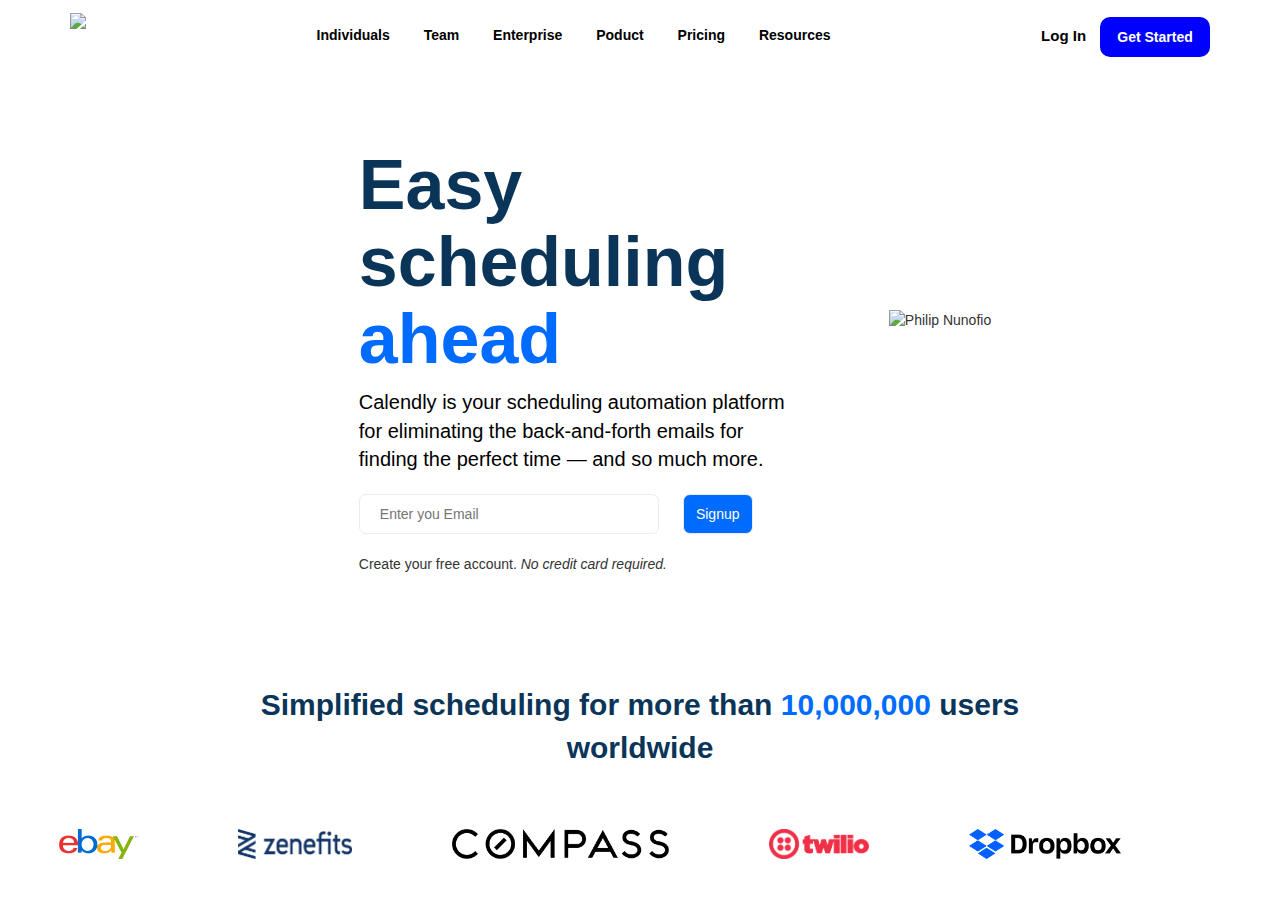
==== index.html @ d27fc98b "My first commit" ====
<!DOCTYPE html>
<html>
<head>
	<meta charset="utf-8">
	<meta name="viewport" content="width=device-width, initial-scale=1.0">
	<title>Calendly Website</title>
	<link rel="stylesheet" type="text/css" href="css/bootstrap.css">
	<link rel="stylesheet" type="text/css" href="css/style.css">

</head>
<body>
	<div class="container">
		<header>
			<nav class="okay">
				<div>
					<img class="logo" src="img/Calendlylogo.png">
				</div>
				<div class="nav1">
					<ul class="">
						<li><a href="#">Individuals</a></li>
						<li><a href="#">Team</a></li>
						<li><a href="#">Enterprise</a></li>
						<li><a href="#">Poduct</a></li>
						<li><a href="#">Pricing</a></li>
						<li><a href="#">Resources</a></li>
					</ul>
				</div>
				<div class="lastnav">
					<a class="log" href="#">Log In</a>
					<button class="btn">Get Started</button>
				</div>

			</nav>
		</header>
	</div>

	<div class="container-fluid hero">
		<div class="box1">
			<h1 class="easytext">Easy<br>scheduling <br><span style="color: rgb(0, 107, 255);">ahead</span></h1>
			<p style="color: black; font-size: 20px; margin-bottom: 20px;">Calendly is your scheduling automation platform<br> for eliminating the back-and-forth emails for<br> finding the perfect time — and so much more.</p>
			<input class="signup-button" type="text" name="Enter your Email" placeholder="Enter you Email">
			<button style="margin-bottom: 20px;" class="signup">Signup</button>
			<p>Create your free account. <em>No credit card required.</em></p>
		</div>
		<div>
			<img class="img-responsive mypic" src="img/mypic.png" alt="Philip Nunofio">
		</div>
	</div>

	<div class="worldwidebox">
		<p>Simplified scheduling for more than<span style="color: rgb(0, 107, 255)"> 10,000,000</span> users <br>worldwide</p>
	</div>

	<div class="logobox">
		<img class="insidelogo" src="img/ebay.png" alt="ebay logo">
		<img class="insidelogo" src="img/zenefit.png" alt="zenefit Logo">
		<img class="insidelogo" src="img/compass.png" alt="Compass Logo">
		<img class="insidelogo" src="img/twilio.png" alt="Twilio Logo">
		<img class="insidelogo" src="img/dropbox.png" alt="Dropbox Logo">
	</div>
	




	<script type="text/javascript" src="js/jquery-3.6.1.min.js"></script>
	<script type="text/javascript" src="js/bootstrap.min.js"></script>
</body>
</html>
---- css/style.css ----
body {
	margin: 0px;
	padding: 0px;
	box-sizing: border-box;
/*	background-color: black;*/

}
.okay {
	background-color: whitsmoke;
	display: flex;
	justify-content: space-between;
	margin-top: 10px;

}
.logo {
	cursor: pointer;
	height: 50px
}


.nav1 ul li{
	display: inline-block;
	font-weight: bold;
	padding-left: 30px;
	padding-top: 15px;
}
.nav1 ul{
	margin-right: 50px;
}
.nav1 ul li a {
	text-decoration: none;
	color: black;
}
.nav1 ul li a:hover{
	color: blue;
}
.lastnav {
	padding-top: 7px;
}
.log {
	padding-right: 10px;
	font-weight: bold;
	color: black;
	font-size: 15px;

}
.log:hover{
	text-decoration: none;
	color: blue;
}
.btn {
	background-color: blue;
	color: white;
	font-weight: bold;
	font-size: 15rpx;
	width: 110px;
	height: 40px;
	border-radius: 10px;
}
.btn:hover {
	background-color: limegreen;
	color: yellow;
	transform: translate(20px);
}
.logo:hover {
	transform: translate(10px);
}
.hero{
/*	background-color: grey;*/
	max-height: 600px;
	display: flex;
	justify-content: center;
	align-items: center;
}

.box1 {
	width: 600px;
/*	background-color: whitesmoke;*/
	min-height: 500px;
	padding-left: 70px;
	padding-top: 70px;
}
.easytext {
	font-weight: bold;
	font-size: 70px;

	color: rgb(11, 53, 88);
}
.mypic {
	max-height: 500px;
}
.mypic:hover{
	transform: scale(1.1);
	transition: ease 0.6s;
}
.insidelogo:hover{
	transform: scale(1.1);
	transition: ease 0.1s;
}
.signup-button{
	border: 1px solid rgb(231, 237, 246);
	height: 40px;
	width: 300px;
	border-radius: 7px;
	padding-left: 20px;
}
.signup {
	border: 1px solid rgb(231, 237, 246);
	height: 40px;
	width: 70px;
	border-radius: 7px;
	background-color: rgb(0, 107, 255);
	color: white;
	margin-left: 20px;
}
.signup:hover{
	transform: scale(1.1);
	transition: ease 0.1s;
}
.worldwidebox p{
	text-align: center;
	margin-top: 100px;
	font-weight: bold;
	font-size: 30px;
	color: rgb(11, 53, 88);
}
.logobox{
	display: flex;
	justify-content: center;
	align-items: center;

}
.logobox img {
	height: 30px;
	margin-right: 100px;
	margin-top: 50px;
	margin-bottom: 40px;
}
@media screen and (min-width: 480px) {
	body {
/*	  background-color: lightgreen;*/
	}
  }
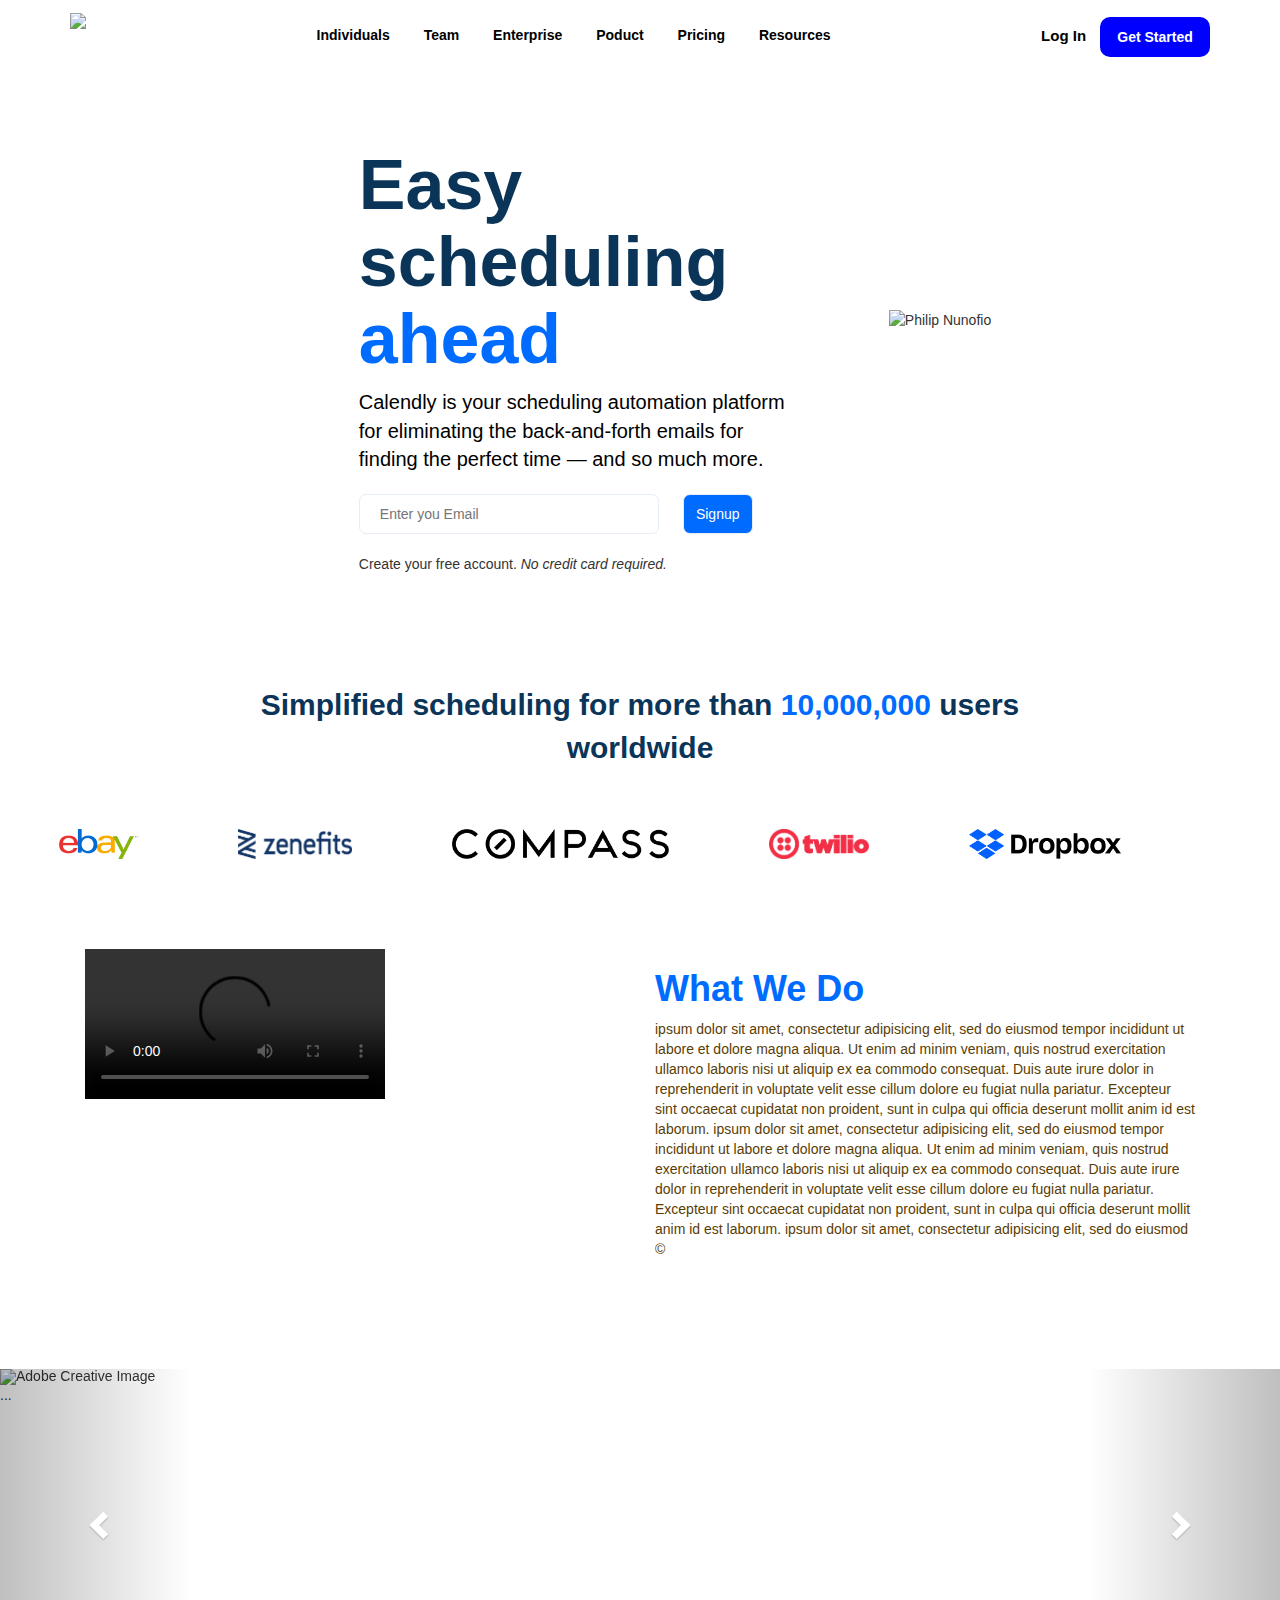
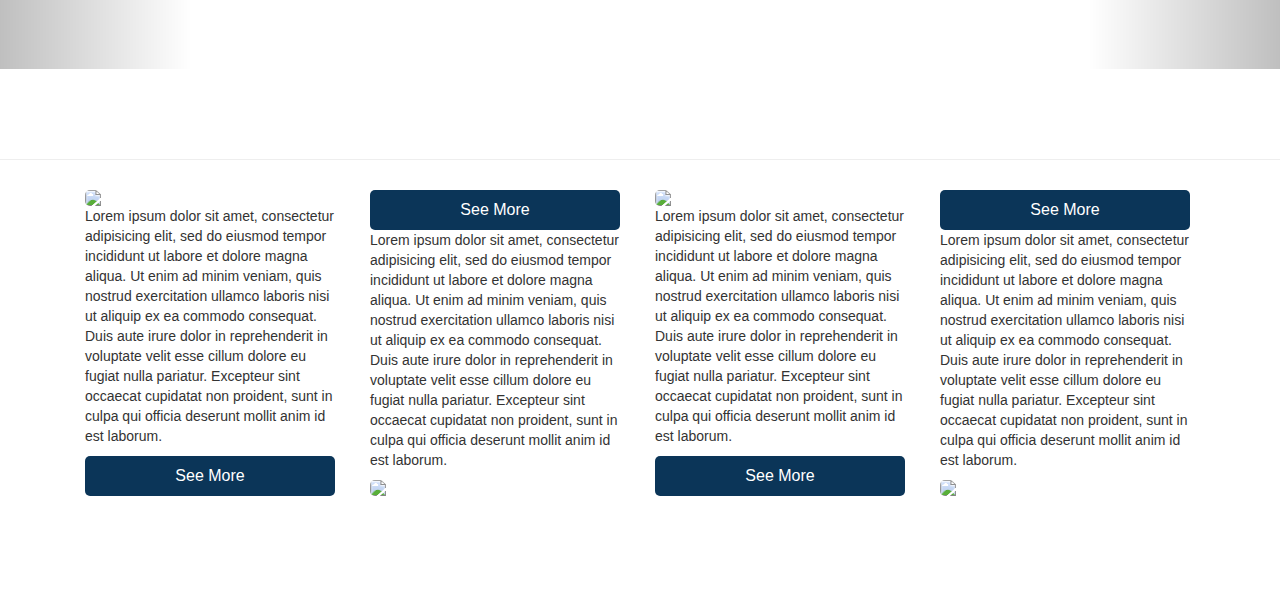
==== commit b3541f87: "Addedn courasel and other css and tags" ====
--- a/index.html
+++ b/index.html
@@ -6,19 +6,20 @@
 	<title>Calendly Website</title>
 	<link rel="stylesheet" type="text/css" href="css/bootstrap.css">
 	<link rel="stylesheet" type="text/css" href="css/style.css">
+	<link rel="stylesheet" href="https://cdnjs.cloudflare.com/ajax/libs/font-awesome/6.2.1/css/all.min.css" integrity="sha512-MV7K8+y+gLIBoVD59lQIYicR65iaqukzvf/nwasF0nqhPay5w/9lJmVM2hMDcnK1OnMGCdVK+iQrJ7lzPJQd1w==" crossorigin="anonymous" referrerpolicy="no-referrer" />
 
 </head>
 <body>
-	<div class="container">
+	<div class="container fixed">
 		<header>
 			<nav class="okay">
 				<div>
-					<img class="logo" src="img/Calendlylogo.png">
+					<a href="index.html"><img class="logo" src="img/Calendlylogo.png"></a>
 				</div>
 				<div class="nav1">
 					<ul class="">
-						<li><a href="#">Individuals</a></li>
-						<li><a href="#">Team</a></li>
+						<li><a href="individual.html">Individuals</a></li>
+						<li><a href="teams.html">Team</a></li>
 						<li><a href="#">Enterprise</a></li>
 						<li><a href="#">Poduct</a></li>
 						<li><a href="#">Pricing</a></li>
@@ -58,12 +59,122 @@
 		<img class="insidelogo" src="img/twilio.png" alt="Twilio Logo">
 		<img class="insidelogo" src="img/dropbox.png" alt="Dropbox Logo">
 	</div>
-	
+	<div class="container collayout">
+		<div class="col-md-6" img-responsive><video class="layout-video" style="position: center;" loop autoplay controls src="video/layout.mp4"></video></div>
+		<div class="col-md-6">
+			<h1 style="color: rgb(0, 107, 255); font-weight: bolder;">What We Do</h1>
+			<p style="color: #593d04; font-weight: normal;">ipsum dolor sit amet, consectetur adipisicing elit, sed do eiusmod
+				tempor incididunt ut labore et dolore magna aliqua. Ut enim ad minim veniam,
+				quis nostrud exercitation ullamco laboris nisi ut aliquip ex ea commodo
+				consequat. Duis aute irure dolor in reprehenderit in voluptate velit esse
+				cillum dolore eu fugiat nulla pariatur. Excepteur sint occaecat cupidatat non
+				proident, sunt in culpa qui officia deserunt mollit anim id est laborum.
+				ipsum dolor sit amet, consectetur adipisicing elit, sed do eiusmod
+				tempor incididunt ut labore et dolore magna aliqua. Ut enim ad minim veniam,
+				quis nostrud exercitation ullamco laboris nisi ut aliquip ex ea commodo
+				consequat. Duis aute irure dolor in reprehenderit in voluptate velit esse
+				cillum dolore eu fugiat nulla pariatur. Excepteur sint occaecat cupidatat non
+				proident, sunt in culpa qui officia deserunt mollit anim id est laborum.
+				ipsum dolor sit amet, consectetur adipisicing elit, sed do eiusmod &copy
+			</p></div>
+
+		</div>
+		<div id="carousel-example-generic" class="carousel slide" data-ride="carousel">
+			<!-- Indicators -->
+			<ol class="carousel-indicators">
+				<li data-target="#carousel-example-generic" data-slide-to="0" class="active"></li>
+				<li data-target="#carousel-example-generic" data-slide-to="1"></li>
+				<li data-target="#carousel-example-generic" data-slide-to="2"></li>
+				<li data-target="#carousel-example-generic" data-slide-to="3"></li>
+			</ol>
+
+			<!-- Wrapper for slides -->
+			<div class="carousel-inner sell-height img-responsive" role="listbox">
+				<div class="item active">
+					<img class="img-responsive" src="images/adobe creative.jpg" alt="Adobe Creative Image">
+					<div class="carousel-caption">
+						...
+					</div>
+				</div>
+
+				<div class="item">
+					<img class="img-responsive" src="images/css.jpg" alt="CSS">
+					<div class="carousel-caption">
+						Thank God It's Sunday
+					</div>
+				</div>
+				<div class="item">
+					<img class="img-responsive" src="images/cameralens.jpg" alt="cameralens">
+					<div class="carousel-caption">
+						...
+					</div>
+				</div>
+				...
+				<div class="item">
+					<img class="img-responsive" src="images/wacom.jpg" alt="Wacom">
+					<div class="carousel-caption">
+						<h1>Advanced Slutions Ghana</h1>
+					</div>
+				</div>
+			</div>
+
+			<!-- Controls -->
+			<a class="left carousel-control" href="#carousel-example-generic" role="button" data-slide="prev">
+				<span class="glyphicon glyphicon-chevron-left" aria-hidden="true"></span>
+				<span class="sr-only">Previous</span>
+			</a>
+			<a class="right carousel-control" href="#carousel-example-generic" role="button" data-slide="next">
+				<span class="glyphicon glyphicon-chevron-right" aria-hidden="true"></span>
+				<span class="sr-only">Next</span>
+			</a>
+		</div>
+		<hr>
+		<div class="container fourbox">
+			<div class="col-md-3 col-sm-3">
+				<img style="border-radius: 5px;" class="img-responsive imghover" src="images/spyweb.jpg">
+				<p>Lorem ipsum dolor sit amet, consectetur adipisicing elit, sed do eiusmod
+				tempor incididunt ut labore et dolore magna aliqua. Ut enim ad minim veniam,
+				quis nostrud exercitation ullamco laboris nisi ut aliquip ex ea commodo
+				consequat. Duis aute irure dolor in reprehenderit in voluptate velit esse
+				cillum dolore eu fugiat nulla pariatur. Excepteur sint occaecat cupidatat non
+				proident, sunt in culpa qui officia deserunt mollit anim id est laborum.</p>
+				<button id="buttom-tag">See More</button>
+			</div>
+			<div class="col-md-3 col-sm-3">
+				<button id="buttom-tag">See More</button>
+				<p>Lorem ipsum dolor sit amet, consectetur adipisicing elit, sed do eiusmod
+				tempor incididunt ut labore et dolore magna aliqua. Ut enim ad minim veniam,
+				quis nostrud exercitation ullamco laboris nisi ut aliquip ex ea commodo
+				consequat. Duis aute irure dolor in reprehenderit in voluptate velit esse
+				cillum dolore eu fugiat nulla pariatur. Excepteur sint occaecat cupidatat non
+				proident, sunt in culpa qui officia deserunt mollit anim id est laborum.</p>
+				<img style="border-radius: 5px;" class="img-responsive imghover" src="images/camera.jpg">
+			</div>
+			<div class="col-md-3 col-sm-3">
+				<img style="border-radius: 5px;" class="img-responsive imghover" src="images/graphicdesign.jpg">
+				<p>Lorem ipsum dolor sit amet, consectetur adipisicing elit, sed do eiusmod
+				tempor incididunt ut labore et dolore magna aliqua. Ut enim ad minim veniam,
+				quis nostrud exercitation ullamco laboris nisi ut aliquip ex ea commodo
+				consequat. Duis aute irure dolor in reprehenderit in voluptate velit esse
+				cillum dolore eu fugiat nulla pariatur. Excepteur sint occaecat cupidatat non
+				proident, sunt in culpa qui officia deserunt mollit anim id est laborum.</p>
+				<button id="buttom-tag">See More</button>
+			</div>
+			<div class="col-md-3 col-sm-3">
+				<button id="buttom-tag">See More</button>
+				<p>Lorem ipsum dolor sit amet, consectetur adipisicing elit, sed do eiusmod
+				tempor incididunt ut labore et dolore magna aliqua. Ut enim ad minim veniam,
+				quis nostrud exercitation ullamco laboris nisi ut aliquip ex ea commodo
+				consequat. Duis aute irure dolor in reprehenderit in voluptate velit esse
+				cillum dolore eu fugiat nulla pariatur. Excepteur sint occaecat cupidatat non
+				proident, sunt in culpa qui officia deserunt mollit anim id est laborum.</p>
+				<img style="border-radius: 5px;" class="img-responsive imghover" src="images/photoshop.jpg">
+			</div>
+
+		</div>
 
 
-
-
-	<script type="text/javascript" src="js/jquery-3.6.1.min.js"></script>
-	<script type="text/javascript" src="js/bootstrap.min.js"></script>
-</body>
-</html>+		<script type="text/javascript" src="js/jquery-3.6.1.min.js"></script>
+		<script type="text/javascript" src="js/bootstrap.min.js"></script>
+	</body>
+	</html>--- a/css/style.css
+++ b/css/style.css
@@ -117,12 +117,22 @@
 	transform: scale(1.1);
 	transition: ease 0.1s;
 }
+.imghover:hover{
+	transform: scale(1.1);
+	transition: ease 0.1s;
+}
+
 .worldwidebox p{
 	text-align: center;
 	margin-top: 100px;
 	font-weight: bold;
 	font-size: 30px;
 	color: rgb(11, 53, 88);
+}
+.navicons {
+	margin-right: 5px;
+	color: blue;
+	font-size: 14px;
 }
 .logobox{
 	display: flex;
@@ -136,6 +146,41 @@
 	margin-top: 50px;
 	margin-bottom: 40px;
 }
+
+.layout-video{
+	max-height: 300px;
+/*	margin-left: 400px;*/
+}
+.collayout{
+	margin-bottom: 100px;
+	margin-top: 50px;
+}
+.sell-height{
+	height: 300px;
+	margin-bottom: 90px;
+}
+.fourbox {
+	margin-bottom: 100px;
+	margin-top: 30px;
+/*	background-color: gray;*/
+}
+
+#buttom-tag{
+	background-color: rgb(11, 53, 88);
+	border: none;
+	border-radius: 5px;
+	min-height: 40px;
+	min-width: 250px;
+	color: white;
+	text-align: center;
+	font-size: 16px;
+}
+/*.back{*/
+	background-color: gray;
+}
+
+
+
 @media screen and (min-width: 480px) {
 	body {
 /*	  background-color: lightgreen;*/
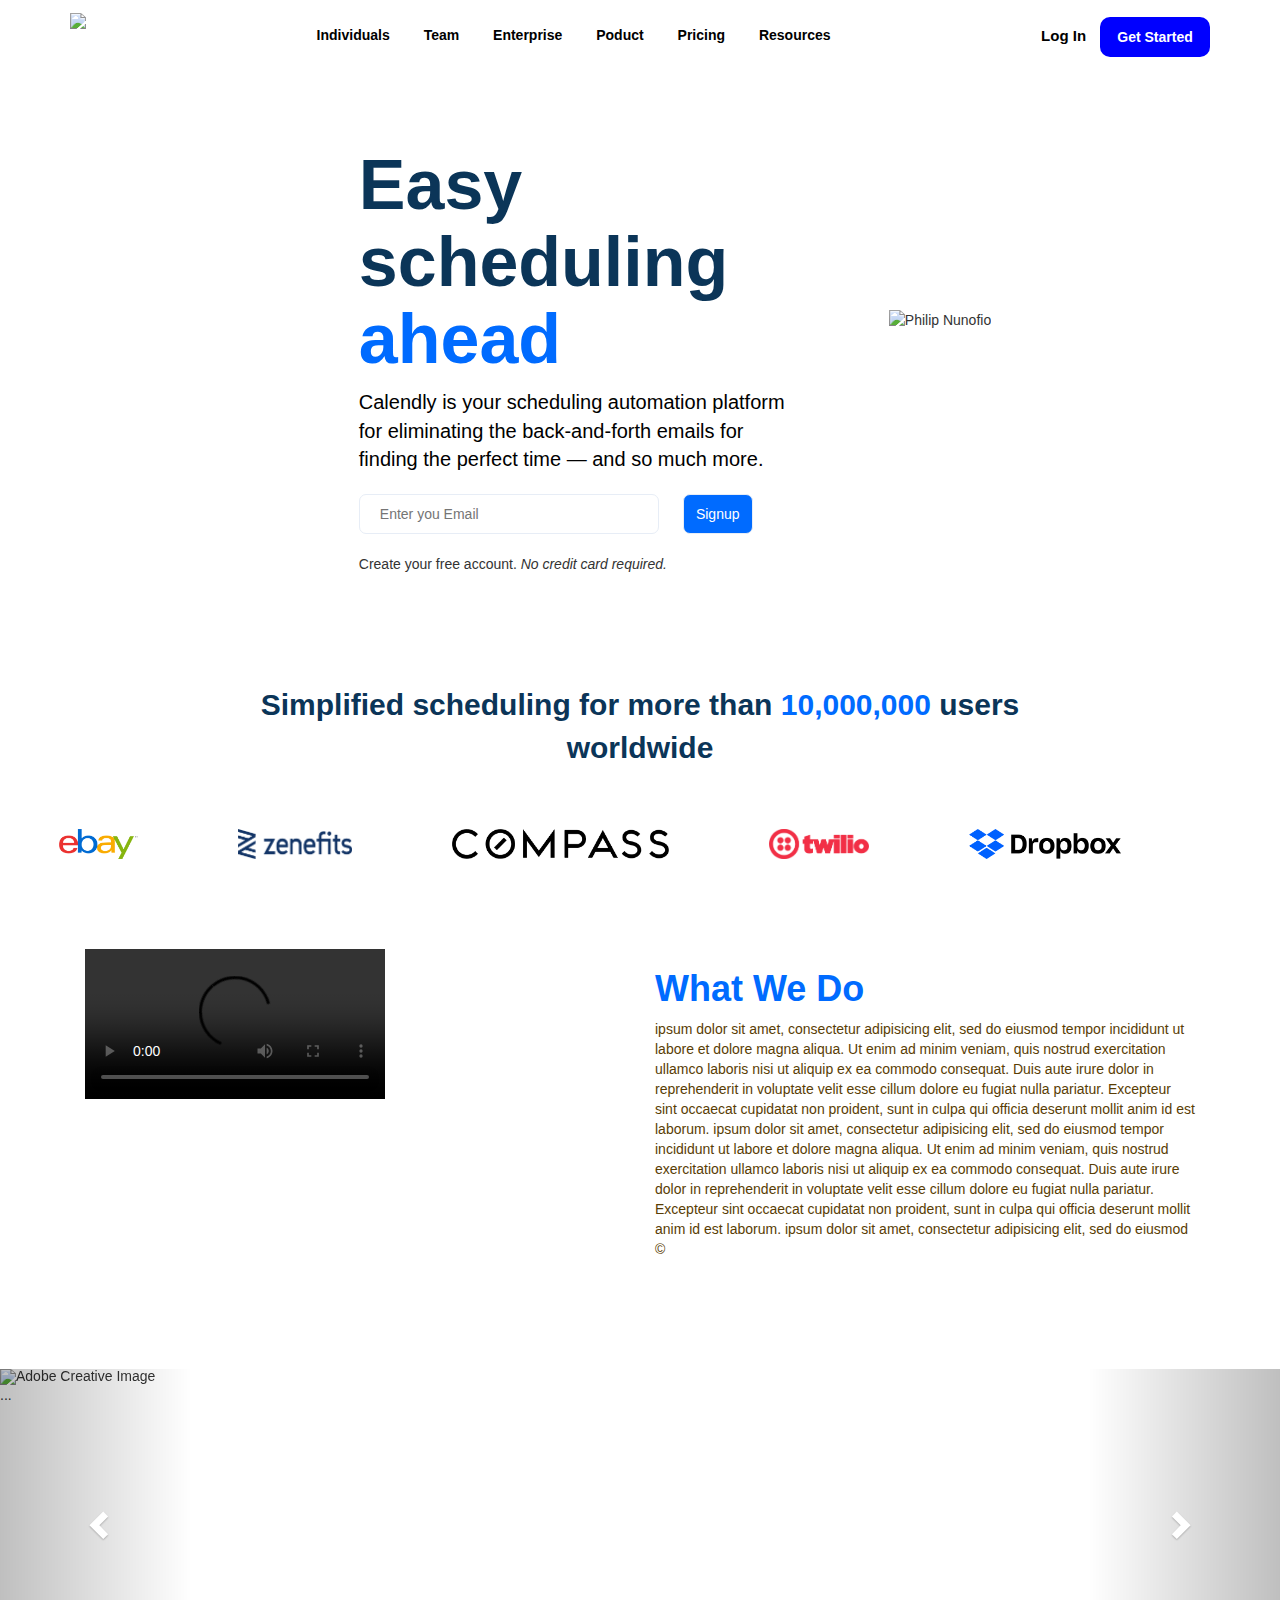
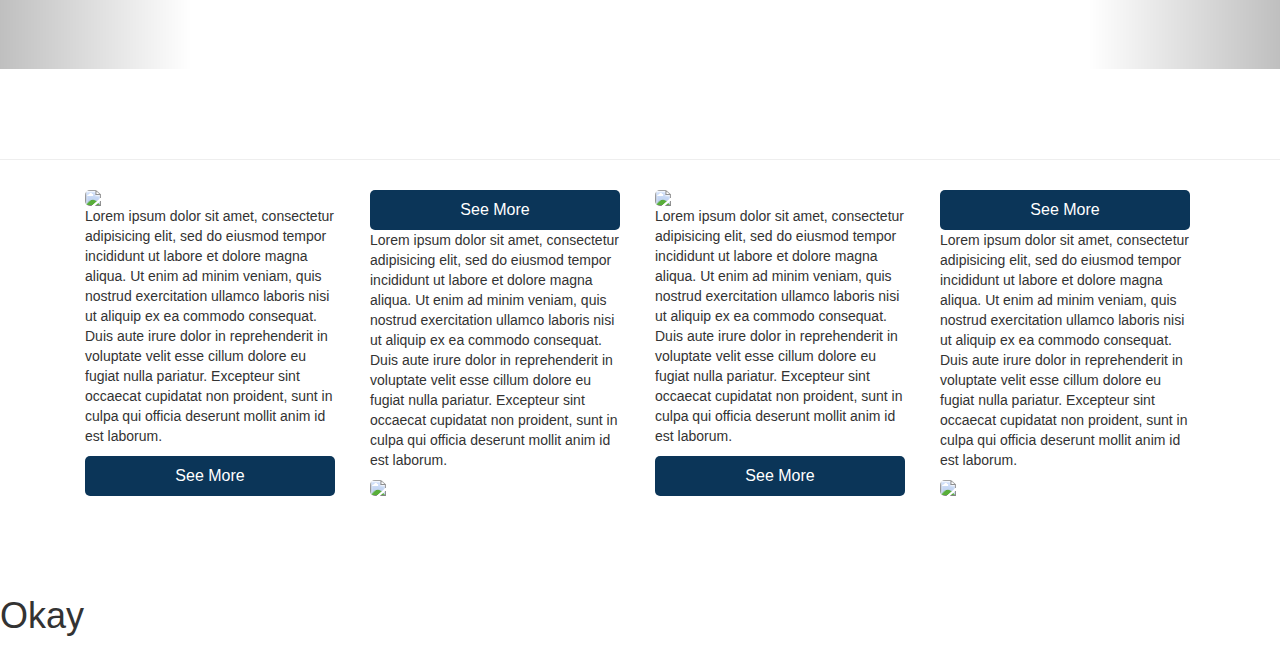
==== commit b4834502: "added an H1 Tag" ====
--- a/index.html
+++ b/index.html
@@ -172,6 +172,7 @@
 			</div>
 
 		</div>
+		<h1>Okay</h1>
 
 
 		<script type="text/javascript" src="js/jquery-3.6.1.min.js"></script>
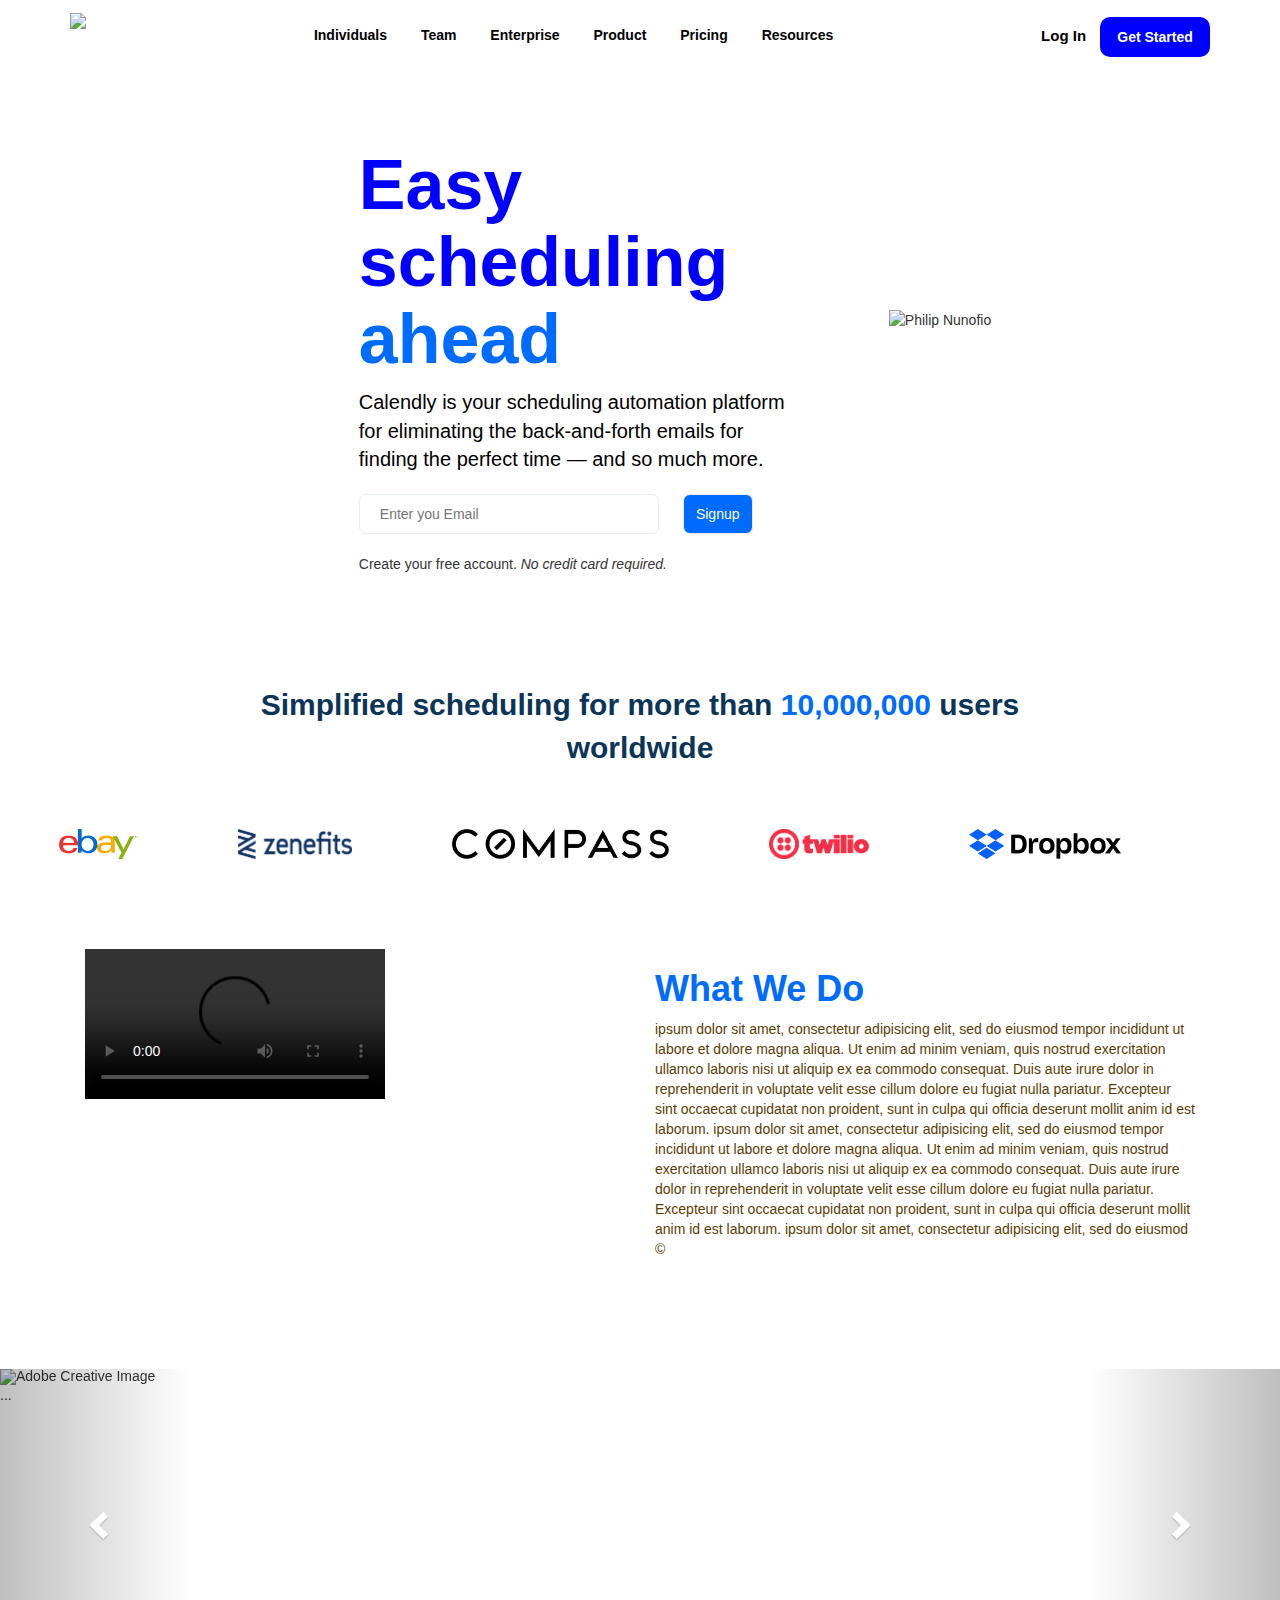
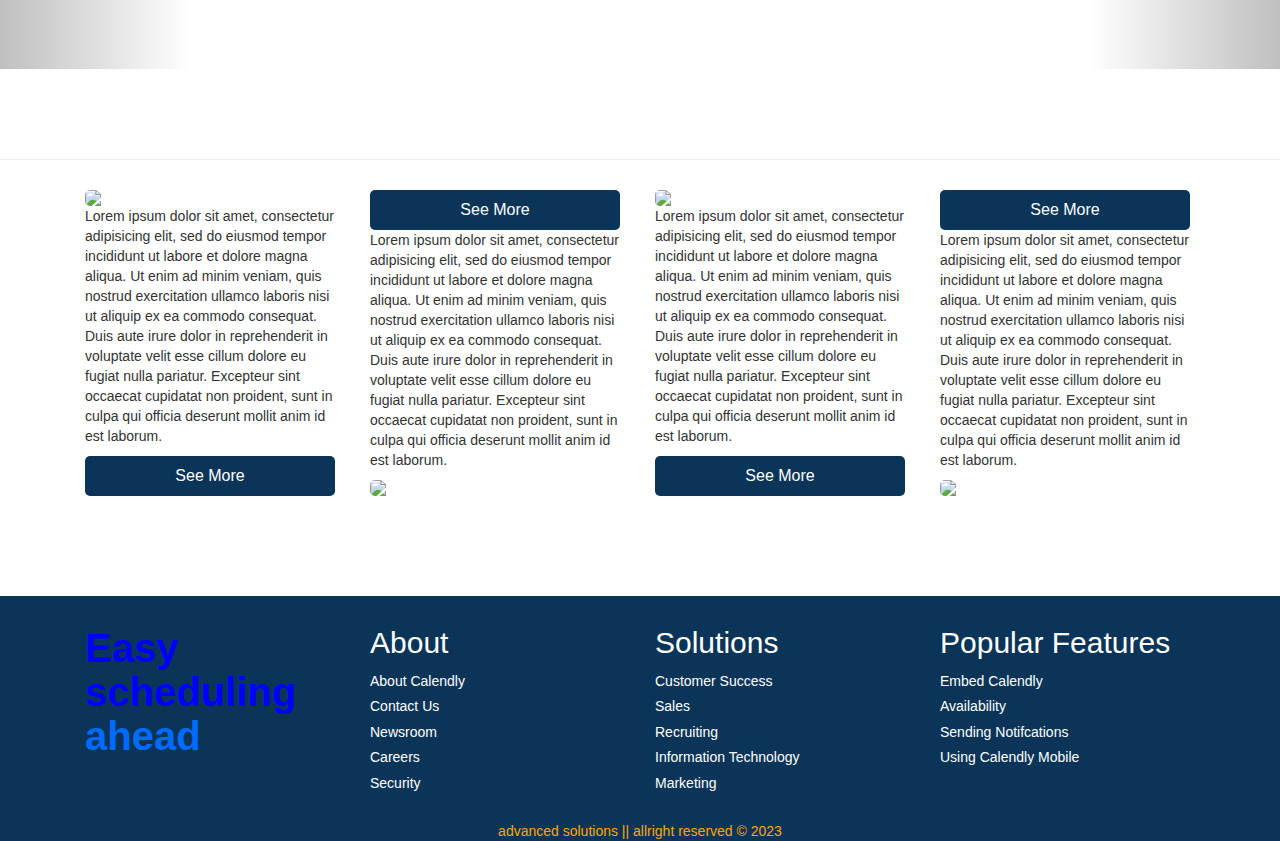
==== commit 574e1fb8: "We added some navigation pages" ====
--- a/index.html
+++ b/index.html
@@ -20,10 +20,10 @@
 					<ul class="">
 						<li><a href="individual.html">Individuals</a></li>
 						<li><a href="teams.html">Team</a></li>
-						<li><a href="#">Enterprise</a></li>
-						<li><a href="#">Poduct</a></li>
-						<li><a href="#">Pricing</a></li>
-						<li><a href="#">Resources</a></li>
+						<li><a href="enterprise.html">Enterprise</a></li>
+						<li><a href="product.html">Product</a></li>
+						<li><a href="pricing.html">Pricing</a></li>
+						<li><a href="resources.html">Resources</a></li>
 					</ul>
 				</div>
 				<div class="lastnav">
@@ -133,46 +133,86 @@
 			<div class="col-md-3 col-sm-3">
 				<img style="border-radius: 5px;" class="img-responsive imghover" src="images/spyweb.jpg">
 				<p>Lorem ipsum dolor sit amet, consectetur adipisicing elit, sed do eiusmod
-				tempor incididunt ut labore et dolore magna aliqua. Ut enim ad minim veniam,
-				quis nostrud exercitation ullamco laboris nisi ut aliquip ex ea commodo
-				consequat. Duis aute irure dolor in reprehenderit in voluptate velit esse
-				cillum dolore eu fugiat nulla pariatur. Excepteur sint occaecat cupidatat non
-				proident, sunt in culpa qui officia deserunt mollit anim id est laborum.</p>
-				<button id="buttom-tag">See More</button>
-			</div>
-			<div class="col-md-3 col-sm-3">
-				<button id="buttom-tag">See More</button>
-				<p>Lorem ipsum dolor sit amet, consectetur adipisicing elit, sed do eiusmod
-				tempor incididunt ut labore et dolore magna aliqua. Ut enim ad minim veniam,
-				quis nostrud exercitation ullamco laboris nisi ut aliquip ex ea commodo
-				consequat. Duis aute irure dolor in reprehenderit in voluptate velit esse
-				cillum dolore eu fugiat nulla pariatur. Excepteur sint occaecat cupidatat non
+					tempor incididunt ut labore et dolore magna aliqua. Ut enim ad minim veniam,
+					quis nostrud exercitation ullamco laboris nisi ut aliquip ex ea commodo
+					consequat. Duis aute irure dolor in reprehenderit in voluptate velit esse
+					cillum dolore eu fugiat nulla pariatur. Excepteur sint occaecat cupidatat non
+				proident, sunt in culpa qui officia deserunt mollit anim id est laborum.</p>
+				<button id="buttom-tag">See More</button>
+			</div>
+			<div class="col-md-3 col-sm-3">
+				<button id="buttom-tag">See More</button>
+				<p>Lorem ipsum dolor sit amet, consectetur adipisicing elit, sed do eiusmod
+					tempor incididunt ut labore et dolore magna aliqua. Ut enim ad minim veniam,
+					quis nostrud exercitation ullamco laboris nisi ut aliquip ex ea commodo
+					consequat. Duis aute irure dolor in reprehenderit in voluptate velit esse
+					cillum dolore eu fugiat nulla pariatur. Excepteur sint occaecat cupidatat non
 				proident, sunt in culpa qui officia deserunt mollit anim id est laborum.</p>
 				<img style="border-radius: 5px;" class="img-responsive imghover" src="images/camera.jpg">
 			</div>
 			<div class="col-md-3 col-sm-3">
 				<img style="border-radius: 5px;" class="img-responsive imghover" src="images/graphicdesign.jpg">
 				<p>Lorem ipsum dolor sit amet, consectetur adipisicing elit, sed do eiusmod
-				tempor incididunt ut labore et dolore magna aliqua. Ut enim ad minim veniam,
-				quis nostrud exercitation ullamco laboris nisi ut aliquip ex ea commodo
-				consequat. Duis aute irure dolor in reprehenderit in voluptate velit esse
-				cillum dolore eu fugiat nulla pariatur. Excepteur sint occaecat cupidatat non
-				proident, sunt in culpa qui officia deserunt mollit anim id est laborum.</p>
-				<button id="buttom-tag">See More</button>
-			</div>
-			<div class="col-md-3 col-sm-3">
-				<button id="buttom-tag">See More</button>
-				<p>Lorem ipsum dolor sit amet, consectetur adipisicing elit, sed do eiusmod
-				tempor incididunt ut labore et dolore magna aliqua. Ut enim ad minim veniam,
-				quis nostrud exercitation ullamco laboris nisi ut aliquip ex ea commodo
-				consequat. Duis aute irure dolor in reprehenderit in voluptate velit esse
-				cillum dolore eu fugiat nulla pariatur. Excepteur sint occaecat cupidatat non
+					tempor incididunt ut labore et dolore magna aliqua. Ut enim ad minim veniam,
+					quis nostrud exercitation ullamco laboris nisi ut aliquip ex ea commodo
+					consequat. Duis aute irure dolor in reprehenderit in voluptate velit esse
+					cillum dolore eu fugiat nulla pariatur. Excepteur sint occaecat cupidatat non
+				proident, sunt in culpa qui officia deserunt mollit anim id est laborum.</p>
+				<button id="buttom-tag">See More</button>
+			</div>
+			<div class="col-md-3 col-sm-3">
+				<button id="buttom-tag">See More</button>
+				<p>Lorem ipsum dolor sit amet, consectetur adipisicing elit, sed do eiusmod
+					tempor incididunt ut labore et dolore magna aliqua. Ut enim ad minim veniam,
+					quis nostrud exercitation ullamco laboris nisi ut aliquip ex ea commodo
+					consequat. Duis aute irure dolor in reprehenderit in voluptate velit esse
+					cillum dolore eu fugiat nulla pariatur. Excepteur sint occaecat cupidatat non
 				proident, sunt in culpa qui officia deserunt mollit anim id est laborum.</p>
 				<img style="border-radius: 5px;" class="img-responsive imghover" src="images/photoshop.jpg">
 			</div>
 
 		</div>
-		<h1>Okay</h1>
+		
+		<div style="background-color: rgb(11, 53, 88); min-height: 200px; width: 100%; color: white; padding: 10px;; " class="footerbox">
+			<div class="container">
+				<div class="col-md-3 col-sm-3">
+					
+						<h1 style="color; orangered" class="easytext t1">Easy<br>scheduling <br><span style="color: rgb(0, 107, 255);">ahead</span></h1>
+						<!-- <p style="color: orangered; font-size: 20px; margin-bottom: 20px;">Calendly is your scheduling automation platform<br> for eliminating the back-and-forth emails for<br> finding the perfect time — and so much more.</p>
+						
+						<p>Create your free account. <em>No credit card required.</em></p> -->
+					
+				</div>
+				<div class="col-md-3 col-sm-3">
+					<h2 style="padding-bottom: 5px;">About</h2>
+					<h5>About Calendly</h5>
+					<h5>Contact Us</h5>
+					<h5>Newsroom</h5>
+					<h5>Careers</h5>
+					<h5>Security</h5>
+				</div>
+				<div class="col-md-3 col-sm-3">
+					<h2 style="padding-bottom: 5px;">Solutions</h2>
+					<h5>Customer Success</h5>
+					<h5>Sales</h5>
+					<h5>Recruiting</h5>
+					<h5>Information Technology</h5>
+					<h5>Marketing</h5>
+				</div>
+				<div class="col-md-3 col-sm-3">
+					<h2 style="padding-bottom: 5px;">Popular Features</h2>
+					<h5>Embed Calendly</h5>
+					<h5>Availability</h5>
+					<h5>Sending Notifcations</h5>
+					<h5>Using Calendly Mobile</h5>
+					
+				</div>
+				</div>
+			</div>
+		</div>
+		<div style="background-color: rgb(11, 53, 88); height: 30px; width: 100%; color: orange; padding: 10px; text-align: center;  " class="footerbox">
+			<p> advanced solutions || allright reserved &copy 2023</p>
+		</div>
 
 
 		<script type="text/javascript" src="js/jquery-3.6.1.min.js"></script>
--- a/css/style.css
+++ b/css/style.css
@@ -84,7 +84,10 @@
 	font-weight: bold;
 	font-size: 70px;
 
-	color: rgb(11, 53, 88);
+	color: blue;
+}
+.t1{
+	font-size: 40px;
 }
 .mypic {
 	max-height: 500px;
@@ -179,6 +182,11 @@
 	background-color: gray;
 }
 
+.footerbox {
+	background-color: darkred;
+	height: 200px;
+		width: 500;
+}
 
 
 @media screen and (min-width: 480px) {
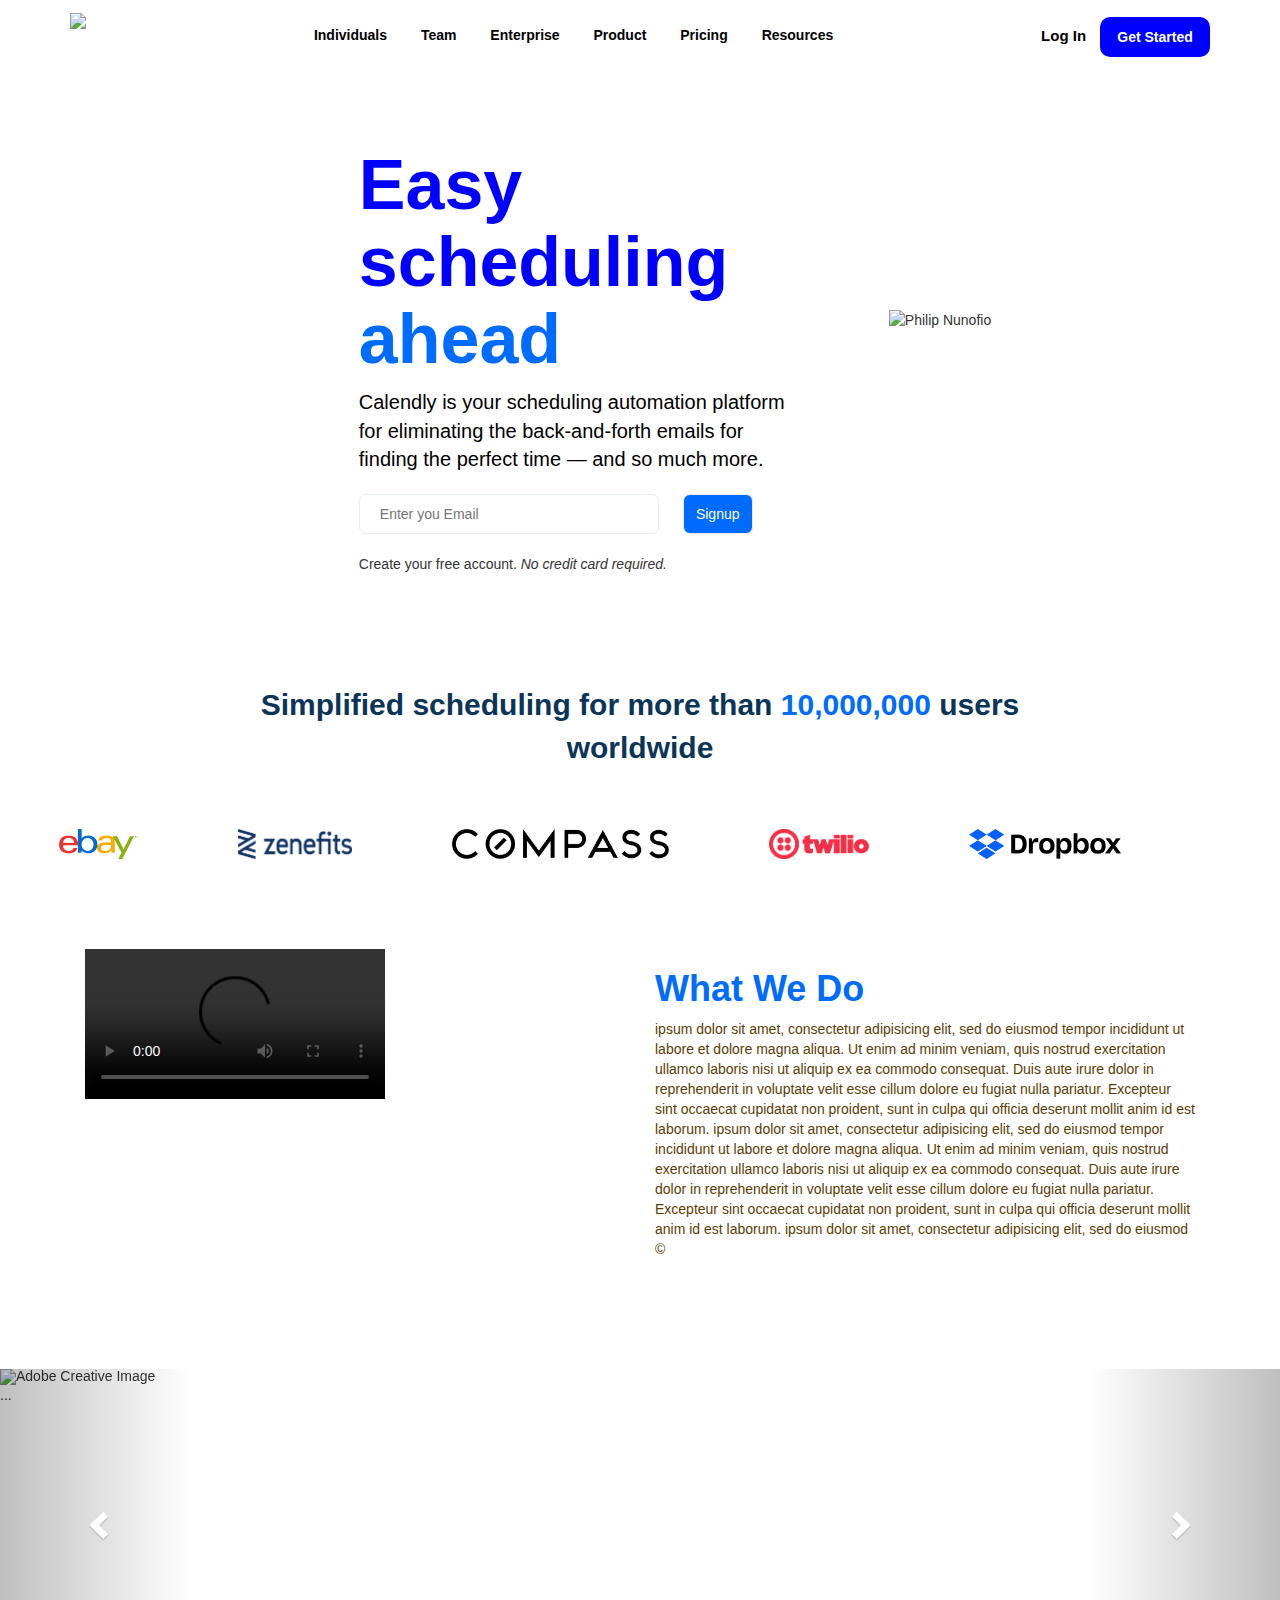
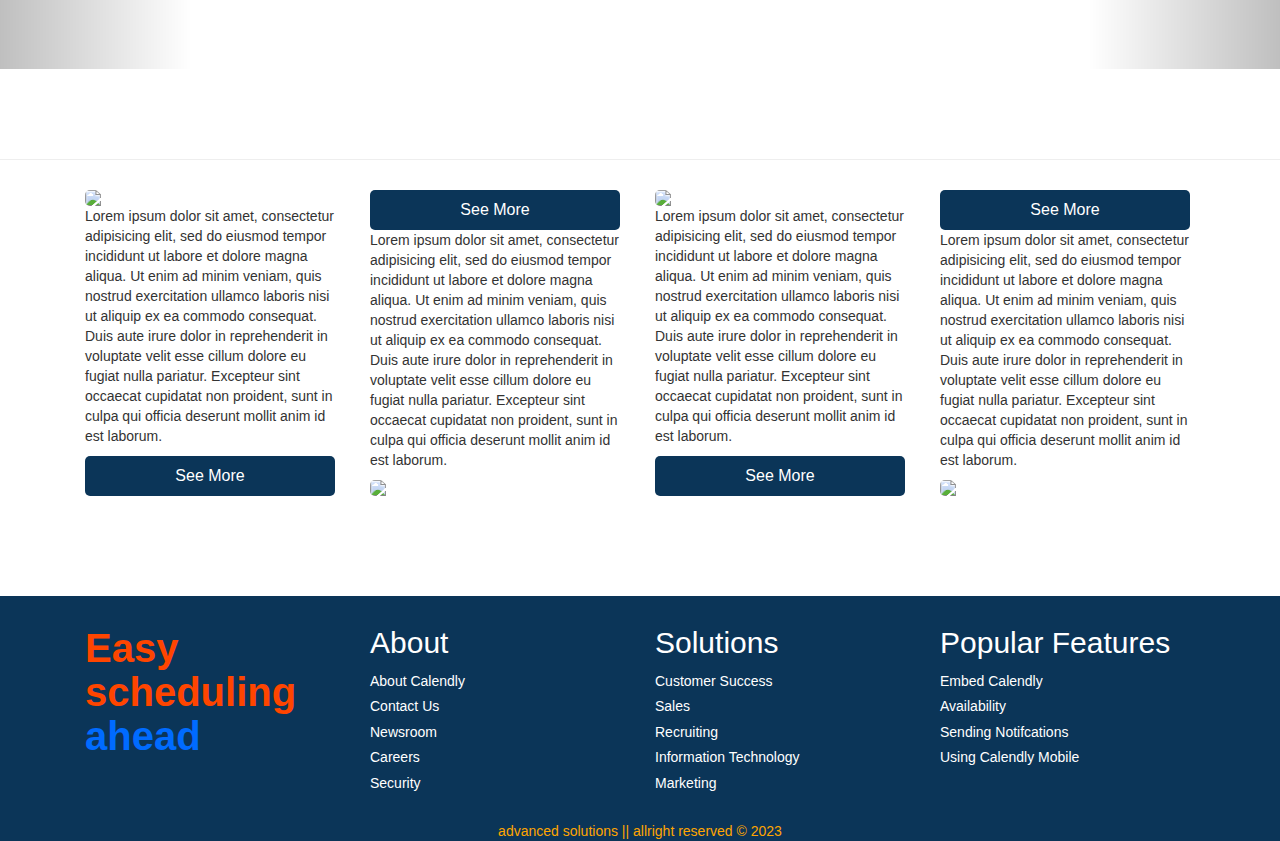
==== commit 4bde819d: "My first commit" ====
--- a/index.html
+++ b/index.html
@@ -177,7 +177,7 @@
 			<div class="container">
 				<div class="col-md-3 col-sm-3">
 					
-						<h1 style="color; orangered" class="easytext t1">Easy<br>scheduling <br><span style="color: rgb(0, 107, 255);">ahead</span></h1>
+						<h1 style="color: orangered" class="easytext t1">Easy<br>scheduling <br><span style="color: rgb(0, 107, 255);">ahead</span></h1>
 						<!-- <p style="color: orangered; font-size: 20px; margin-bottom: 20px;">Calendly is your scheduling automation platform<br> for eliminating the back-and-forth emails for<br> finding the perfect time — and so much more.</p>
 						
 						<p>Create your free account. <em>No credit card required.</em></p> -->
